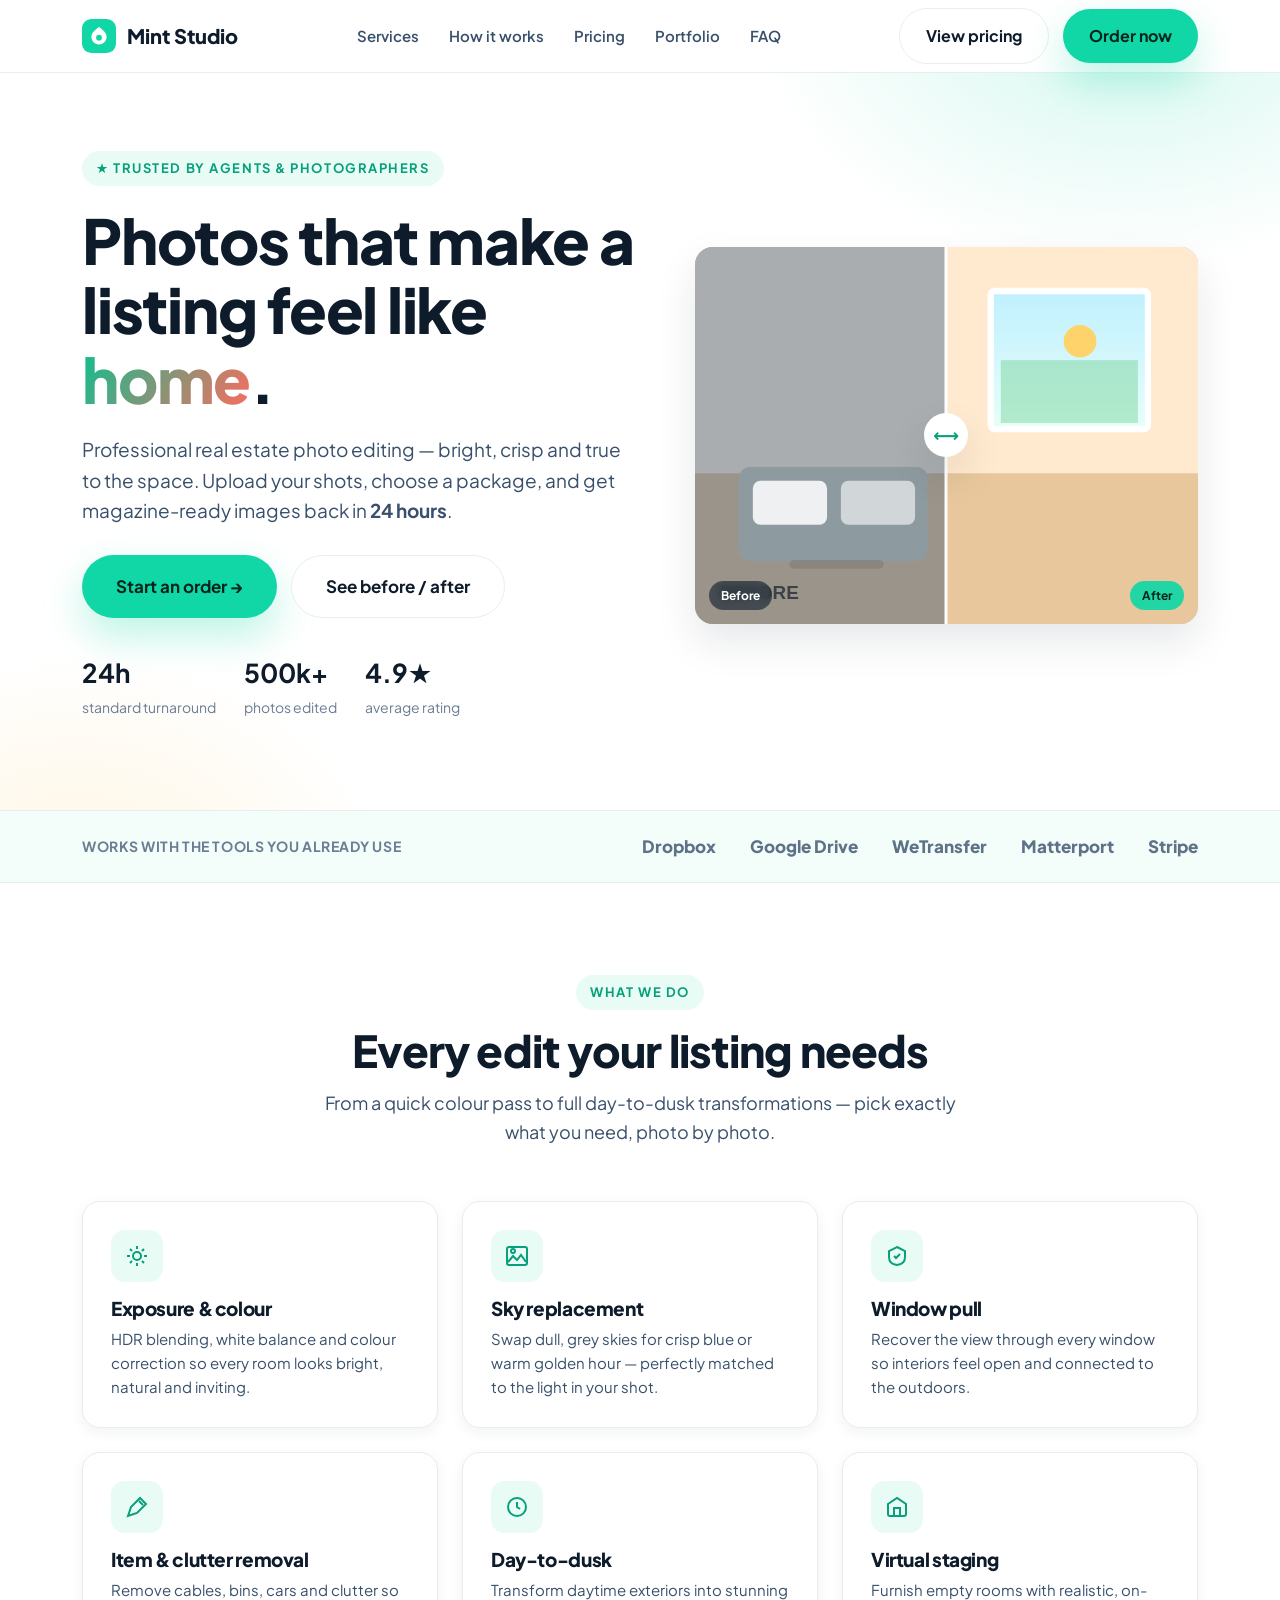
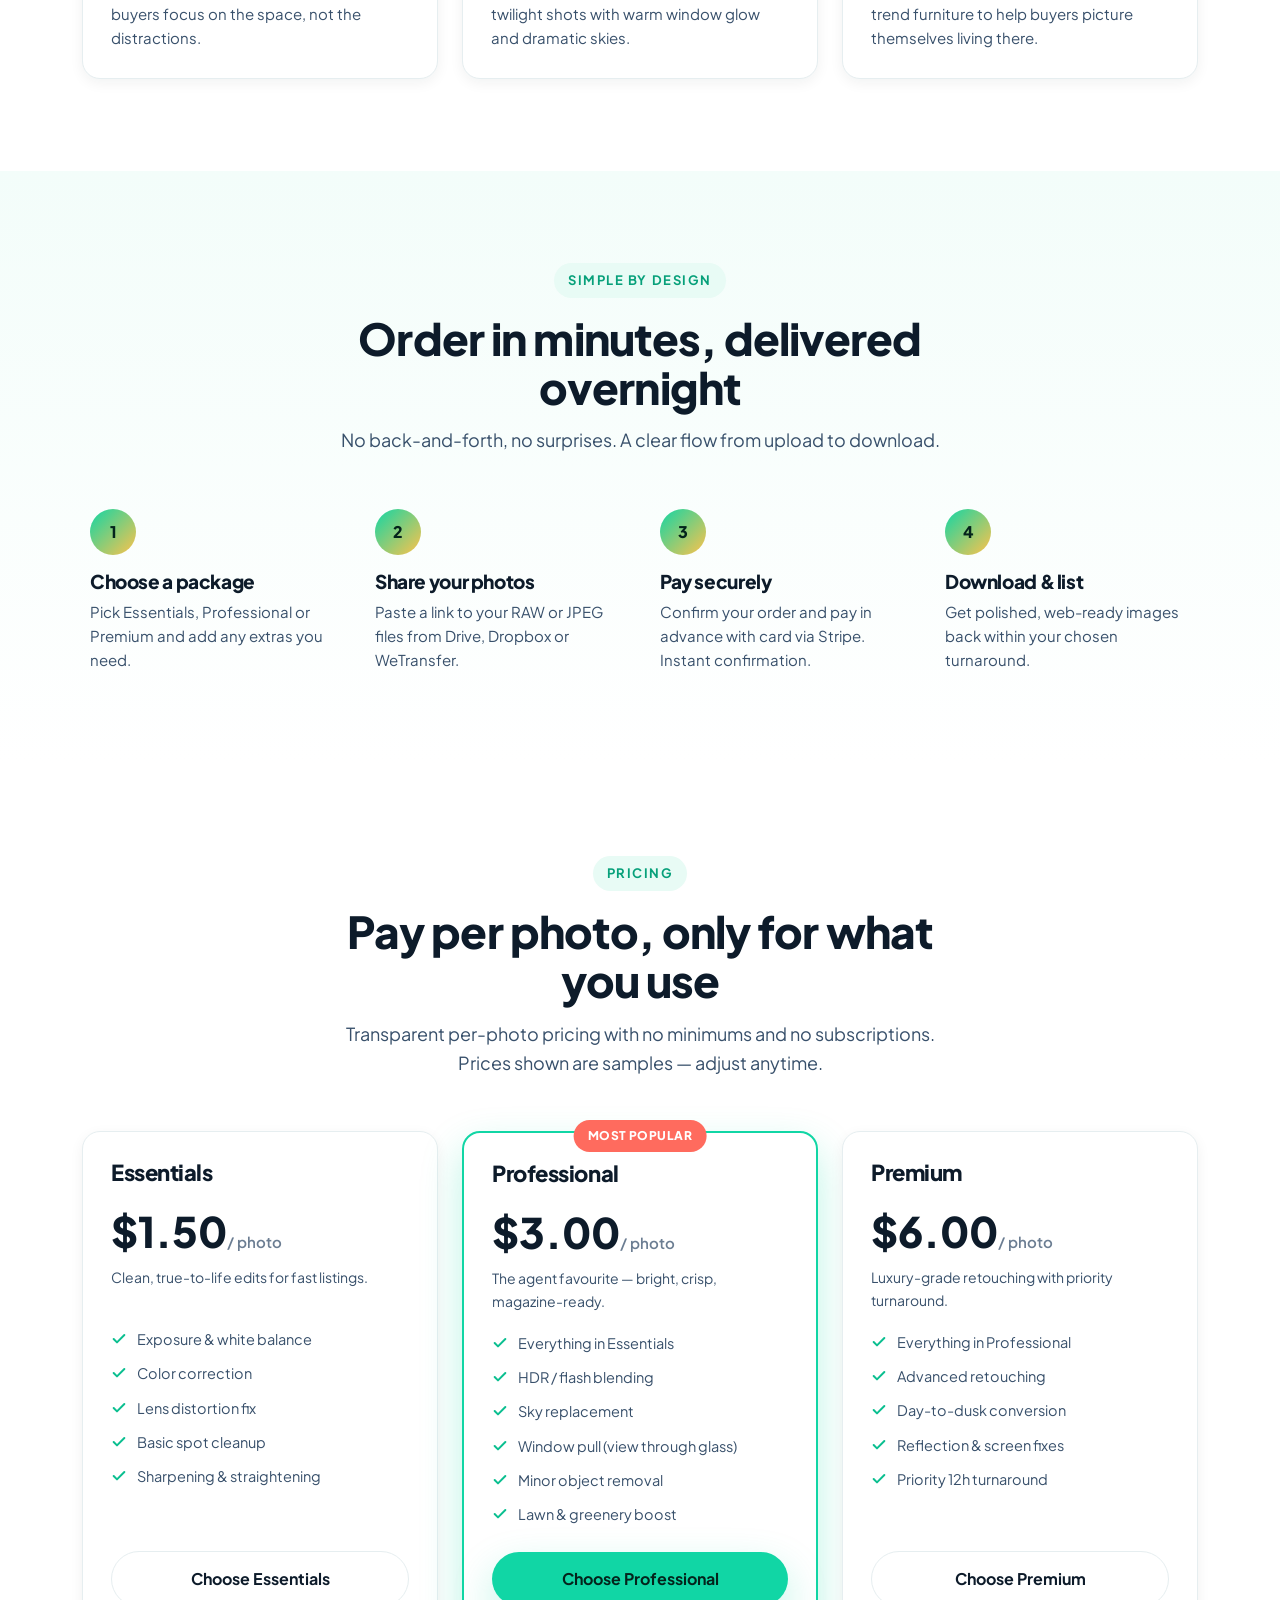
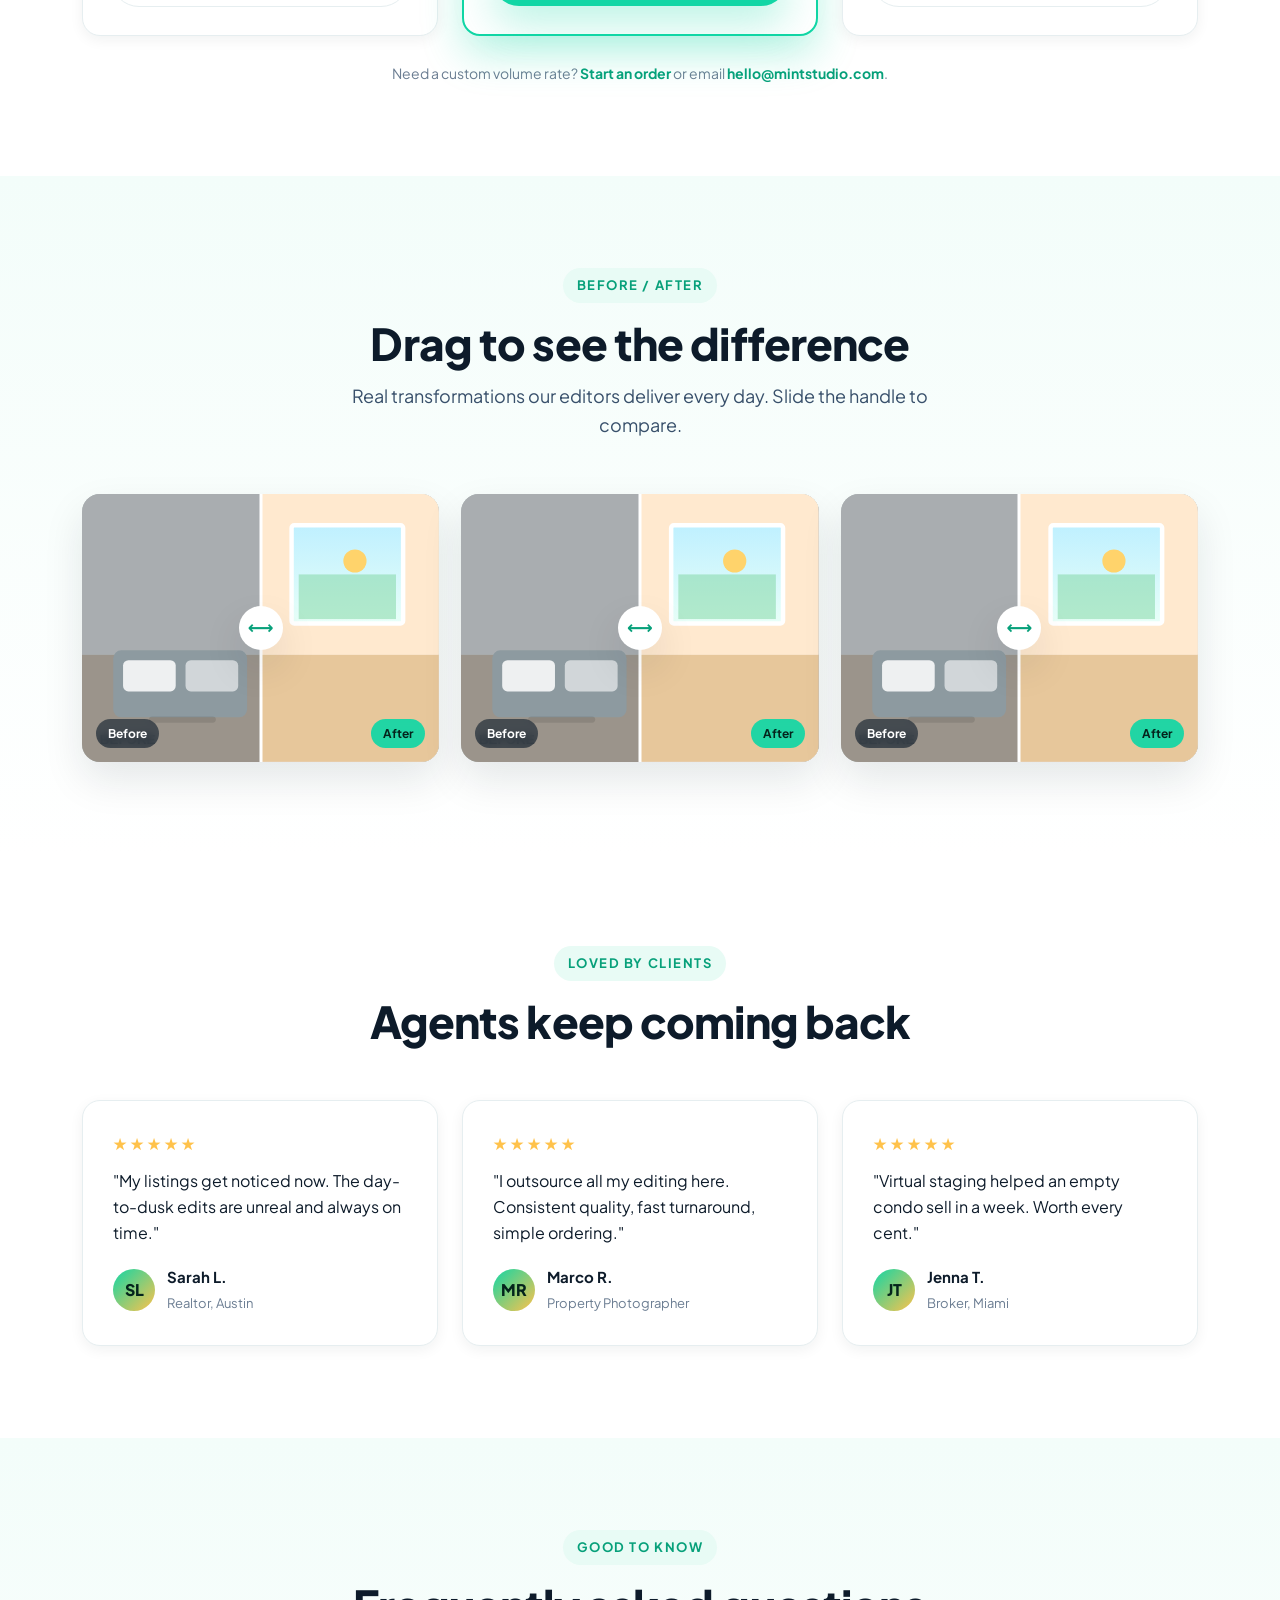
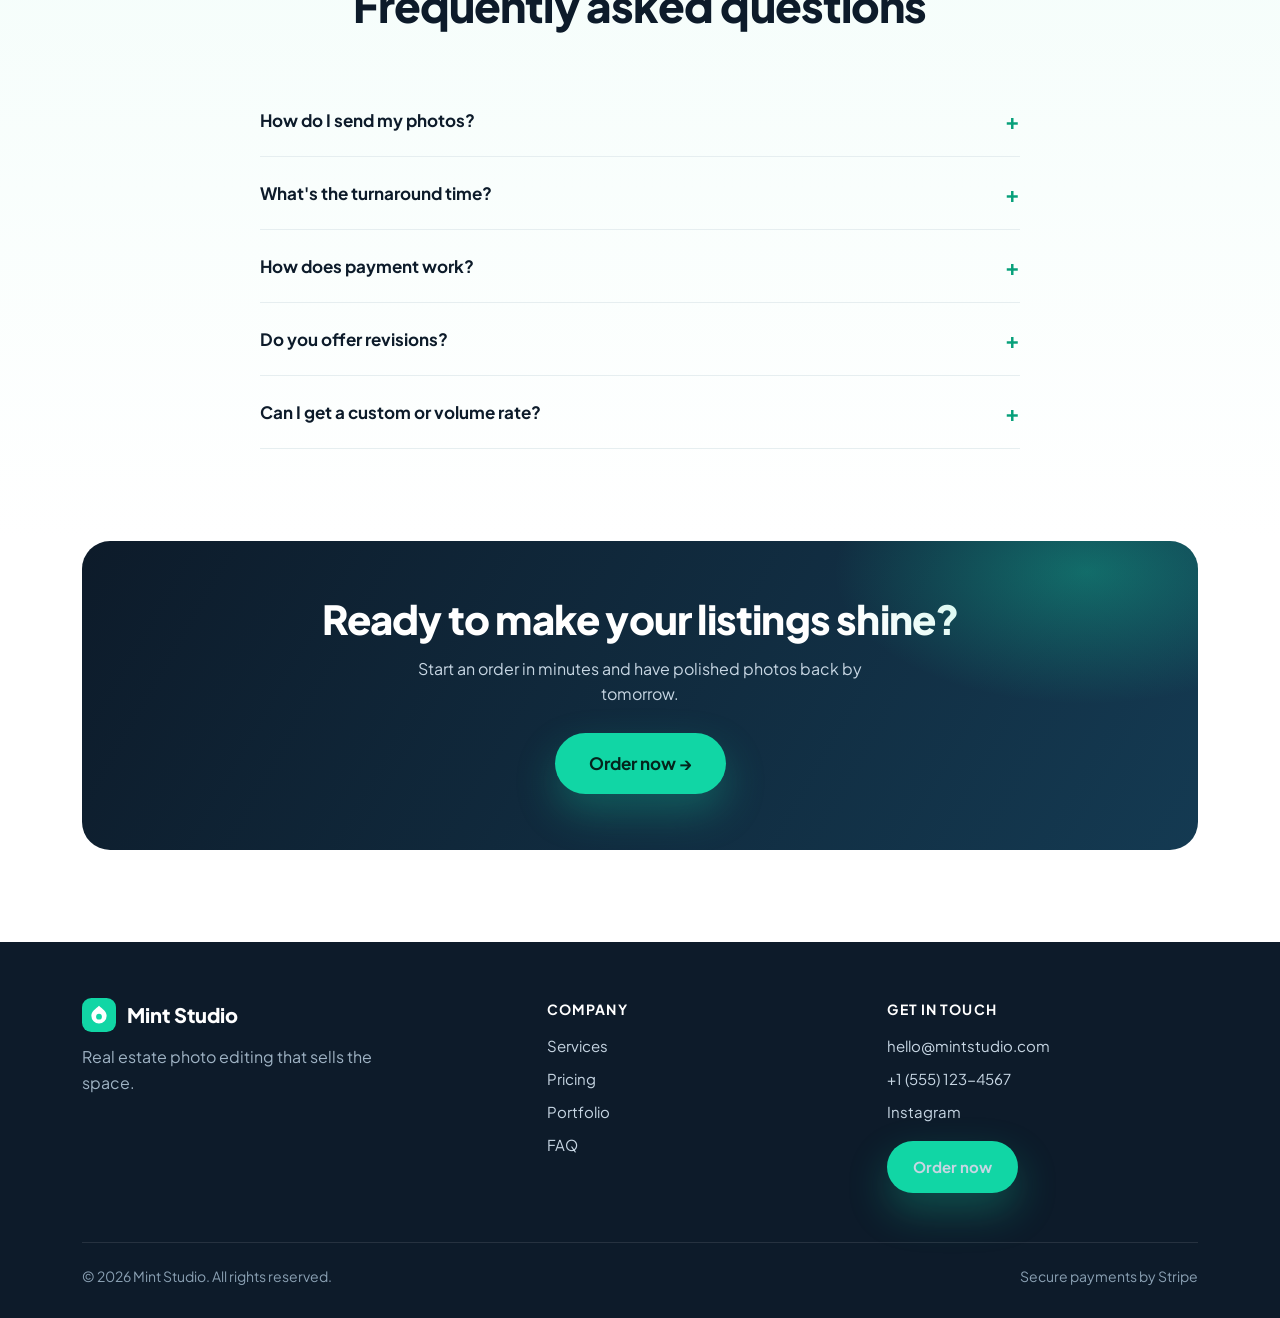
==== index.html @ 587a28d1 "Add landing page" ====
<!DOCTYPE html>
<html lang="en">
<head>
<meta charset="UTF-8">
<meta name="viewport" content="width=device-width, initial-scale=1.0">
<title>Mint Studio — Real Estate Photo Editing</title>
<meta name="description" content="Fast, bright, magazine-ready real estate photo editing. Day-to-dusk, sky replacement, virtual staging and more. Order online and pay securely.">
<link rel="preconnect" href="https://fonts.googleapis.com">
<link rel="preconnect" href="https://fonts.gstatic.com" crossorigin>
<link href="https://fonts.googleapis.com/css2?family=Plus+Jakarta+Sans:wght@500;600;700;800&display=swap" rel="stylesheet">
<link rel="stylesheet" href="css/style.css">
<link rel="icon" href="assets/favicon.svg">
</head>
<body>

<header class="site-header">
  <div class="container nav">
    <a class="brand" href="index.html">
      <svg class="logo-mark" viewBox="0 0 40 40" fill="none" xmlns="http://www.w3.org/2000/svg" aria-hidden="true">
        <rect width="40" height="40" rx="11" fill="#11d6a5"/>
        <path d="M20 9c-4 4-9 6-9 12a9 9 0 1 0 18 0c0-6-5-8-9-12z" fill="#fff"/>
        <circle cx="20" cy="22" r="3.4" fill="#11d6a5"/>
      </svg>
      <span data-mint="name">Mint Studio</span>
    </a>
    <nav class="nav-links">
      <a href="#services">Services</a>
      <a href="#how">How it works</a>
      <a href="#pricing">Pricing</a>
      <a href="#work">Portfolio</a>
      <a href="#faq">FAQ</a>
    </nav>
    <div class="nav-cta">
      <a class="btn btn-ghost" href="#pricing">View pricing</a>
      <a class="btn btn-primary" href="order.html">Order now</a>
      <button class="nav-toggle" aria-label="Menu"><span></span><span></span><span></span></button>
    </div>
  </div>
</header>

<section class="hero">
  <div class="container hero-grid">
    <div class="reveal in">
      <span class="eyebrow">★ Trusted by agents &amp; photographers</span>
      <h1>Photos that make a listing feel like <span class="text-gradient">home</span>.</h1>
      <p class="lead">Professional real estate photo editing — bright, crisp and true to the space. Upload your shots, choose a package, and get magazine-ready images back in <strong data-mint="turnaround">24 hours</strong>.</p>
      <div class="hero-actions">
        <a class="btn btn-primary btn-lg" href="order.html">Start an order →</a>
        <a class="btn btn-ghost btn-lg" href="#work">See before / after</a>
      </div>
      <div class="hero-trust">
        <div class="stat"><strong>24h</strong><span>standard turnaround</span></div>
        <div class="stat"><strong>500k+</strong><span>photos edited</span></div>
        <div class="stat"><strong>4.9★</strong><span>average rating</span></div>
      </div>
    </div>
    <div class="reveal in">
      <div class="ba" data-i="0" aria-label="Before and after comparison"></div>
    </div>
  </div>
</section>

<div class="trustbar">
  <div class="container">
    <p>WORKS WITH THE TOOLS YOU ALREADY USE</p>
    <div class="logos"><span>Dropbox</span><span>Google&nbsp;Drive</span><span>WeTransfer</span><span>Matterport</span><span>Stripe</span></div>
  </div>
</div>

<section class="section" id="services">
  <div class="container">
    <div class="section-head reveal">
      <span class="eyebrow">What we do</span>
      <h2>Every edit your listing needs</h2>
      <p>From a quick colour pass to full day-to-dusk transformations — pick exactly what you need, photo by photo.</p>
    </div>
    <div class="grid grid-3">
      <div class="card service reveal"><div class="ico"><svg width="24" height="24" viewBox="0 0 24 24" fill="none" stroke="currentColor" stroke-width="2"><circle cx="12" cy="12" r="4"/><path d="M12 2v3M12 19v3M2 12h3M19 12h3M5 5l2 2M17 17l2 2M19 5l-2 2M7 17l-2 2"/></svg></div><h3>Exposure &amp; colour</h3><p>HDR blending, white balance and colour correction so every room looks bright, natural and inviting.</p></div>
      <div class="card service reveal"><div class="ico"><svg width="24" height="24" viewBox="0 0 24 24" fill="none" stroke="currentColor" stroke-width="2"><path d="M3 18l5-6 4 4 4-5 5 7"/><circle cx="8" cy="7" r="2"/><rect x="2" y="3" width="20" height="18" rx="2"/></svg></div><h3>Sky replacement</h3><p>Swap dull, grey skies for crisp blue or warm golden hour — perfectly matched to the light in your shot.</p></div>
      <div class="card service reveal"><div class="ico"><svg width="24" height="24" viewBox="0 0 24 24" fill="none" stroke="currentColor" stroke-width="2"><path d="M12 3l8 4v6c0 5-3.5 7.5-8 8-4.5-.5-8-3-8-8V7z"/><path d="M9 12l2 2 4-4"/></svg></div><h3>Window pull</h3><p>Recover the view through every window so interiors feel open and connected to the outdoors.</p></div>
      <div class="card service reveal"><div class="ico"><svg width="24" height="24" viewBox="0 0 24 24" fill="none" stroke="currentColor" stroke-width="2"><path d="M3 21l3-9 9-9 6 6-9 9z"/><path d="M14 6l4 4"/></svg></div><h3>Item &amp; clutter removal</h3><p>Remove cables, bins, cars and clutter so buyers focus on the space, not the distractions.</p></div>
      <div class="card service reveal"><div class="ico"><svg width="24" height="24" viewBox="0 0 24 24" fill="none" stroke="currentColor" stroke-width="2"><circle cx="12" cy="12" r="9"/><path d="M12 7v5l3 2"/></svg></div><h3>Day-to-dusk</h3><p>Transform daytime exteriors into stunning twilight shots with warm window glow and dramatic skies.</p></div>
      <div class="card service reveal"><div class="ico"><svg width="24" height="24" viewBox="0 0 24 24" fill="none" stroke="currentColor" stroke-width="2"><path d="M3 9l9-6 9 6v10a2 2 0 0 1-2 2H5a2 2 0 0 1-2-2z"/><rect x="9" y="13" width="6" height="8"/></svg></div><h3>Virtual staging</h3><p>Furnish empty rooms with realistic, on-trend furniture to help buyers picture themselves living there.</p></div>
    </div>
  </div>
</section>

<section class="section section--tint" id="how">
  <div class="container">
    <div class="section-head reveal">
      <span class="eyebrow">Simple by design</span>
      <h2>Order in minutes, delivered overnight</h2>
      <p>No back-and-forth, no surprises. A clear flow from upload to download.</p>
    </div>
    <div class="grid grid-4 steps">
      <div class="step reveal"><div class="num">1</div><h3>Choose a package</h3><p>Pick Essentials, Professional or Premium and add any extras you need.</p></div>
      <div class="step reveal"><div class="num">2</div><h3>Share your photos</h3><p>Paste a link to your RAW or JPEG files from Drive, Dropbox or WeTransfer.</p></div>
      <div class="step reveal"><div class="num">3</div><h3>Pay securely</h3><p>Confirm your order and pay in advance with card via Stripe. Instant confirmation.</p></div>
      <div class="step reveal"><div class="num">4</div><h3>Download &amp; list</h3><p>Get polished, web-ready images back within your chosen turnaround.</p></div>
    </div>
  </div>
</section>

<section class="section" id="pricing">
  <div class="container">
    <div class="section-head reveal">
      <span class="eyebrow">Pricing</span>
      <h2>Pay per photo, only for what you use</h2>
      <p>Transparent per-photo pricing with no minimums and no subscriptions. Prices shown are samples — adjust anytime.</p>
    </div>
    <div class="pricing-grid" id="pricing-grid"></div>
    <p style="text-align:center;color:var(--muted);margin-top:26px;font-size:14px">Need a custom volume rate? <a href="order.html" style="color:var(--mint-700);font-weight:700">Start an order</a> or email <a data-mint="email" href="#" style="color:var(--mint-700);font-weight:700">us</a>.</p>
  </div>
</section>

<section class="section section--tint" id="work">
  <div class="container">
    <div class="section-head reveal">
      <span class="eyebrow">Before / after</span>
      <h2>Drag to see the difference</h2>
      <p>Real transformations our editors deliver every day. Slide the handle to compare.</p>
    </div>
    <div class="portfolio-grid">
      <div class="reveal"><div class="ba" data-i="0"></div></div>
      <div class="reveal"><div class="ba" data-i="1"></div></div>
      <div class="reveal"><div class="ba" data-i="2"></div></div>
    </div>
  </div>
</section>

<section class="section">
  <div class="container">
    <div class="section-head reveal">
      <span class="eyebrow">Loved by clients</span>
      <h2>Agents keep coming back</h2>
    </div>
    <div class="grid grid-3">
      <div class="quote reveal"><div class="stars">★★★★★</div><p>"My listings get noticed now. The day-to-dusk edits are unreal and always on time."</p><div class="who"><div class="av">SL</div><div><b>Sarah L.</b><span>Realtor, Austin</span></div></div></div>
      <div class="quote reveal"><div class="stars">★★★★★</div><p>"I outsource all my editing here. Consistent quality, fast turnaround, simple ordering."</p><div class="who"><div class="av">MR</div><div><b>Marco R.</b><span>Property Photographer</span></div></div></div>
      <div class="quote reveal"><div class="stars">★★★★★</div><p>"Virtual staging helped an empty condo sell in a week. Worth every cent."</p><div class="who"><div class="av">JT</div><div><b>Jenna T.</b><span>Broker, Miami</span></div></div></div>
    </div>
  </div>
</section>

<section class="section section--tint" id="faq">
  <div class="container">
    <div class="section-head reveal">
      <span class="eyebrow">Good to know</span>
      <h2>Frequently asked questions</h2>
    </div>
    <div class="faq reveal">
      <div class="faq-item"><button class="faq-q">How do I send my photos? <span class="pm">+</span></button><div class="faq-a"><p>After you place your order, paste a shared link to your files (Google Drive, Dropbox or WeTransfer) in the order form. We support RAW and JPEG, including bracketed/HDR sets.</p></div></div>
      <div class="faq-item"><button class="faq-q">What's the turnaround time? <span class="pm">+</span></button><div class="faq-a"><p>Standard delivery is within <strong data-mint="turnaround">24 hours</strong>. Need it faster? Add the Rush option at checkout for priority 12-hour delivery.</p></div></div>
      <div class="faq-item"><button class="faq-q">How does payment work? <span class="pm">+</span></button><div class="faq-a"><p>You pay in advance by card through Stripe — secure, encrypted and instant. You'll get an email confirmation as soon as the payment goes through.</p></div></div>
      <div class="faq-item"><button class="faq-q">Do you offer revisions? <span class="pm">+</span></button><div class="faq-a"><p>Yes. If something isn't quite right, reply to your delivery email and we'll revise it free of charge.</p></div></div>
      <div class="faq-item"><button class="faq-q">Can I get a custom or volume rate? <span class="pm">+</span></button><div class="faq-a"><p>Absolutely. For high volumes or recurring work, email <a data-mint="email" href="#" style="color:var(--mint-700);font-weight:700">us</a> and we'll set up a custom rate.</p></div></div>
    </div>
  </div>
</section>

<section class="section" style="padding-top:0">
  <div class="container">
    <div class="cta-band reveal">
      <h2>Ready to make your listings shine?</h2>
      <p>Start an order in minutes and have polished photos back by tomorrow.</p>
      <a class="btn btn-primary btn-lg" href="order.html">Order now →</a>
    </div>
  </div>
</section>

<footer class="site-footer">
  <div class="container">
    <div class="footer-grid">
      <div>
        <div class="brand">
          <svg class="logo-mark" viewBox="0 0 40 40" fill="none" xmlns="http://www.w3.org/2000/svg" aria-hidden="true"><rect width="40" height="40" rx="11" fill="#11d6a5"/><path d="M20 9c-4 4-9 6-9 12a9 9 0 1 0 18 0c0-6-5-8-9-12z" fill="#fff"/><circle cx="20" cy="22" r="3.4" fill="#11d6a5"/></svg>
          <span data-mint="name">Mint Studio</span>
        </div>
        <p style="max-width:320px;color:#9fb3c4" data-mint="tagline">Real estate photo editing that sells the space.</p>
      </div>
      <div>
        <h4>Company</h4>
        <a href="#services">Services</a><a href="#pricing">Pricing</a><a href="#work">Portfolio</a><a href="#faq">FAQ</a>
      </div>
      <div>
        <h4>Get in touch</h4>
        <a data-mint="email" href="#">hello@mintstudio.com</a>
        <a data-mint="phone" href="#">+1 (555) 123-4567</a>
        <a data-mint-ig href="#">Instagram</a>
        <a class="btn btn-primary" style="margin-top:8px;display:inline-flex" href="order.html">Order now</a>
      </div>
    </div>
    <div class="footer-bottom">
      <span>© <span data-mint="year">2026</span> <span data-mint="name">Mint Studio</span>. All rights reserved.</span>
      <span>Secure payments by Stripe</span>
    </div>
  </div>
</footer>

<script src="js/config.js"></script>
<script src="js/main.js"></script>
</body>
</html>
---- css/style.css ----
/* =============================================================
   MINT STUDIO — STYLES
   Bright, energetic, mint-forward.
   ============================================================= */

:root {
  --mint: #11d6a5;
  --mint-600: #0bbf90;
  --mint-700: #07a07a;
  --mint-tint: #e8fbf5;
  --mint-tint-2: #f3fdfa;
  --coral: #ff6b5e;
  --coral-600: #f4513f;
  --sun: #ffc24b;
  --ink: #0d1b2a;
  --ink-soft: #38506b;
  --muted: #6b7d92;
  --line: #e6eef0;
  --white: #ffffff;
  --bg: #ffffff;
  --radius: 18px;
  --radius-sm: 12px;
  --shadow-sm: 0 4px 14px rgba(13, 27, 42, 0.06);
  --shadow: 0 18px 40px rgba(13, 27, 42, 0.10);
  --shadow-mint: 0 18px 40px rgba(17, 214, 165, 0.28);
  --maxw: 1160px;
  --font: "Plus Jakarta Sans", "Segoe UI", system-ui, -apple-system, sans-serif;
}

* { box-sizing: border-box; margin: 0; padding: 0; }
html { scroll-behavior: smooth; }
body {
  font-family: var(--font);
  color: var(--ink);
  background: var(--bg);
  line-height: 1.6;
  -webkit-font-smoothing: antialiased;
  overflow-x: hidden;
}
img { max-width: 100%; display: block; }
a { color: inherit; text-decoration: none; }

.container { width: 100%; max-width: var(--maxw); margin: 0 auto; padding: 0 22px; }
.section { padding: 92px 0; }
.section--tint { background: linear-gradient(180deg, var(--mint-tint-2), #ffffff); }

/* ---------- Typography ---------- */
h1, h2, h3 { line-height: 1.12; letter-spacing: -0.02em; font-weight: 800; }
.eyebrow {
  display: inline-flex; align-items: center; gap: 8px;
  font-size: 13px; font-weight: 700; letter-spacing: 0.12em;
  text-transform: uppercase; color: var(--mint-700);
  background: var(--mint-tint); padding: 7px 14px; border-radius: 999px;
}
.section-head { max-width: 640px; margin: 0 auto 54px; text-align: center; }
.section-head h2 { font-size: clamp(28px, 4vw, 44px); margin: 16px 0 14px; }
.section-head p { color: var(--ink-soft); font-size: 18px; }
.text-gradient {
  background: linear-gradient(120deg, var(--mint-600), var(--coral));
  -webkit-background-clip: text; background-clip: text; color: transparent;
}

/* ---------- Buttons ---------- */
.btn {
  display: inline-flex; align-items: center; justify-content: center; gap: 10px;
  font-family: inherit; font-weight: 700; font-size: 16px; cursor: pointer;
  padding: 14px 26px; border-radius: 999px; border: 0;
  transition: transform .18s ease, box-shadow .18s ease, background .18s ease;
  white-space: nowrap;
}
.btn:active { transform: translateY(1px); }
.btn-primary { background: var(--mint); color: #04241c; box-shadow: var(--shadow-mint); }
.btn-primary:hover { background: var(--mint-600); transform: translateY(-2px); }
.btn-coral { background: var(--coral); color: #fff; box-shadow: 0 16px 34px rgba(255,107,94,.28); }
.btn-coral:hover { background: var(--coral-600); transform: translateY(-2px); }
.btn-ghost { background: #fff; color: var(--ink); border: 1.5px solid var(--line); }
.btn-ghost:hover { border-color: var(--mint); color: var(--mint-700); }
.btn-lg { padding: 17px 34px; font-size: 17px; }
.btn-block { width: 100%; }

/* ---------- Header / Nav ---------- */
.site-header {
  position: sticky; top: 0; z-index: 50;
  background: rgba(255,255,255,0.82); backdrop-filter: blur(12px);
  border-bottom: 1px solid var(--line);
}
.nav { display: flex; align-items: center; justify-content: space-between; height: 72px; }
.brand { display: flex; align-items: center; gap: 11px; font-weight: 800; font-size: 20px; }
.brand .logo-mark { width: 34px; height: 34px; }
.nav-links { display: flex; align-items: center; gap: 30px; }
.nav-links a { color: var(--ink-soft); font-weight: 600; font-size: 15px; }
.nav-links a:hover { color: var(--mint-700); }
.nav-cta { display: flex; align-items: center; gap: 14px; }
.nav-toggle { display: none; background: none; border: 0; cursor: pointer; padding: 6px; }
.nav-toggle span { display: block; width: 24px; height: 2.5px; background: var(--ink); margin: 5px 0; border-radius: 2px; transition: .25s; }

/* ---------- Hero ---------- */
.hero { position: relative; padding: 78px 0 90px; overflow: hidden; }
.hero::before {
  content: ""; position: absolute; inset: 0; z-index: -1;
  background:
    radial-gradient(620px 420px at 88% -8%, rgba(17,214,165,.18), transparent 60%),
    radial-gradient(520px 380px at 6% 110%, rgba(255,194,75,.16), transparent 60%);
}
.hero-grid { display: grid; grid-template-columns: 1.05fr 0.95fr; gap: 56px; align-items: center; }
.hero h1 { font-size: clamp(36px, 5.4vw, 62px); margin: 20px 0; }
.hero p.lead { font-size: 19px; color: var(--ink-soft); max-width: 540px; margin-bottom: 30px; }
.hero-actions { display: flex; gap: 14px; flex-wrap: wrap; }
.hero-trust { display: flex; gap: 28px; margin-top: 34px; flex-wrap: wrap; }
.hero-trust .stat strong { display: block; font-size: 26px; }
.hero-trust .stat span { font-size: 14px; color: var(--muted); }

/* Before/After visual */
.ba {
  position: relative; border-radius: var(--radius); overflow: hidden;
  box-shadow: var(--shadow); aspect-ratio: 4 / 3; background: #cfe9e2;
  user-select: none; touch-action: none;
}
.ba img, .ba .ba-pane { position: absolute; inset: 0; width: 100%; height: 100%; object-fit: cover; }
.ba .ba-after { clip-path: inset(0 0 0 50%); }
.ba-tag {
  position: absolute; bottom: 14px; padding: 5px 12px; border-radius: 999px;
  font-size: 12px; font-weight: 700; color: #fff; background: rgba(13,27,42,.6); backdrop-filter: blur(4px);
}
.ba-tag.before { left: 14px; } .ba-tag.after { right: 14px; background: rgba(17,214,165,.92); color:#04241c; }
.ba-divider { position: absolute; top: 0; bottom: 0; left: 50%; width: 3px; background: #fff; transform: translateX(-1.5px); }
.ba-handle {
  position: absolute; top: 50%; left: 50%; width: 44px; height: 44px; transform: translate(-50%,-50%);
  background: #fff; border-radius: 50%; box-shadow: var(--shadow); display: grid; place-items: center; cursor: ew-resize;
}
.ba-handle::before { content: "⟷"; font-size: 18px; color: var(--mint-700); font-weight: 800; }

/* ---------- Logos / trust strip ---------- */
.trustbar { border-top: 1px solid var(--line); border-bottom: 1px solid var(--line); background: var(--mint-tint-2); }
.trustbar .container { display: flex; align-items: center; justify-content: space-between; gap: 24px; padding-top: 22px; padding-bottom: 22px; flex-wrap: wrap; }
.trustbar p { font-weight: 700; color: var(--muted); font-size: 14px; letter-spacing: .04em; }
.trustbar .logos { display: flex; gap: 34px; flex-wrap: wrap; opacity: .8; }
.trustbar .logos span { font-weight: 800; color: var(--ink-soft); font-size: 17px; }

/* ---------- Services grid ---------- */
.grid { display: grid; gap: 24px; }
.grid-3 { grid-template-columns: repeat(3, 1fr); }
.grid-4 { grid-template-columns: repeat(4, 1fr); }
.card {
  background: #fff; border: 1px solid var(--line); border-radius: var(--radius);
  padding: 28px; box-shadow: var(--shadow-sm); transition: transform .2s ease, box-shadow .2s ease, border-color .2s;
}
.card:hover { transform: translateY(-5px); box-shadow: var(--shadow); border-color: #d6efe7; }
.service .ico {
  width: 52px; height: 52px; border-radius: 14px; display: grid; place-items: center;
  background: var(--mint-tint); color: var(--mint-700); margin-bottom: 16px;
}
.service h3 { font-size: 19px; margin-bottom: 8px; }
.service p { color: var(--ink-soft); font-size: 15px; }

/* ---------- Steps ---------- */
.steps { counter-reset: step; }
.step { position: relative; padding-left: 8px; }
.step .num {
  width: 46px; height: 46px; border-radius: 50%; display: grid; place-items: center;
  font-weight: 800; color: #04241c; background: linear-gradient(135deg, var(--mint), var(--sun)); margin-bottom: 16px;
}
.step h3 { font-size: 19px; margin-bottom: 8px; }
.step p { color: var(--ink-soft); font-size: 15px; }

/* ---------- Pricing ---------- */
.pricing-grid { display: grid; grid-template-columns: repeat(3,1fr); gap: 24px; align-items: stretch; }
.price-card { display: flex; flex-direction: column; position: relative; }
.price-card.popular { border: 2px solid var(--mint); box-shadow: var(--shadow-mint); }
.price-card .badge {
  position: absolute; top: -13px; left: 50%; transform: translateX(-50%);
  background: var(--coral); color: #fff; font-size: 12px; font-weight: 800; letter-spacing: .04em;
  padding: 6px 14px; border-radius: 999px; text-transform: uppercase;
}
.price-card h3 { font-size: 22px; }
.price-card .price { font-size: 42px; font-weight: 800; margin: 12px 0 2px; }
.price-card .price span { font-size: 15px; font-weight: 600; color: var(--muted); }
.price-card .blurb { color: var(--ink-soft); font-size: 14px; min-height: 42px; }
.price-card ul { list-style: none; margin: 20px 0 26px; display: grid; gap: 11px; }
.price-card li { display: flex; gap: 10px; font-size: 14.5px; color: var(--ink-soft); }
.price-card li svg { flex: 0 0 auto; margin-top: 3px; color: var(--mint-600); }
.price-card .btn { margin-top: auto; }

/* ---------- Portfolio ---------- */
.portfolio-grid { display: grid; grid-template-columns: repeat(3,1fr); gap: 22px; }

/* ---------- Testimonials ---------- */
.quote { background: #fff; border: 1px solid var(--line); border-radius: var(--radius); padding: 30px; box-shadow: var(--shadow-sm); }
.quote .stars { color: var(--sun); letter-spacing: 3px; margin-bottom: 12px; }
.quote p { font-size: 16px; color: var(--ink); }
.quote .who { display: flex; align-items: center; gap: 12px; margin-top: 20px; }
.quote .who .av { width: 42px; height: 42px; border-radius: 50%; background: linear-gradient(135deg, var(--mint), var(--sun)); display:grid; place-items:center; font-weight:800; color:#04241c; }
.quote .who b { display: block; font-size: 15px; }
.quote .who span { font-size: 13px; color: var(--muted); }

/* ---------- FAQ ---------- */
.faq { max-width: 760px; margin: 0 auto; }
.faq-item { border-bottom: 1px solid var(--line); }
.faq-q { width: 100%; text-align: left; background: none; border: 0; cursor: pointer;
  padding: 22px 0; font-size: 17px; font-weight: 700; color: var(--ink); display: flex; justify-content: space-between; gap: 16px; align-items: center; font-family: inherit; }
.faq-q .pm { flex: 0 0 auto; color: var(--mint-700); transition: transform .25s; font-size: 22px; }
.faq-item.open .pm { transform: rotate(45deg); }
.faq-a { max-height: 0; overflow: hidden; transition: max-height .3s ease; color: var(--ink-soft); }
.faq-a p { padding: 0 0 22px; }

/* ---------- CTA band ---------- */
.cta-band { background: linear-gradient(120deg, var(--ink), #143a52); color: #fff; border-radius: 28px; padding: 56px; text-align: center; position: relative; overflow: hidden; }
.cta-band::after { content:""; position:absolute; inset:0; background: radial-gradient(420px 220px at 90% 10%, rgba(17,214,165,.35), transparent 60%); }
.cta-band h2 { font-size: clamp(28px,4vw,40px); position: relative; }
.cta-band p { color: #c7d6e3; margin: 14px auto 26px; max-width: 520px; position: relative; }
.cta-band .btn { position: relative; }

/* ---------- Footer ---------- */
.site-footer { background: var(--ink); color: #c7d6e3; padding: 56px 0 30px; }
.footer-grid { display: grid; grid-template-columns: 1.4fr 1fr 1fr; gap: 30px; }
.site-footer .brand { color: #fff; margin-bottom: 12px; }
.site-footer h4 { color: #fff; font-size: 14px; letter-spacing: .08em; text-transform: uppercase; margin-bottom: 14px; }
.site-footer a { color: #c7d6e3; display: block; margin-bottom: 9px; font-size: 15px; }
.site-footer a:hover { color: var(--mint); }
.footer-bottom { border-top: 1px solid rgba(255,255,255,.1); margin-top: 40px; padding-top: 22px; display: flex; justify-content: space-between; gap: 14px; flex-wrap: wrap; font-size: 14px; color: #8aa0b3; }

/* =============================================================
   ORDER PAGE
   ============================================================= */
.order-wrap { display: grid; grid-template-columns: 1fr 380px; gap: 34px; align-items: start; }
.order-form .field { margin-bottom: 20px; }
.order-form label { display: block; font-weight: 700; font-size: 14.5px; margin-bottom: 8px; }
.order-form .hint { font-weight: 500; color: var(--muted); font-size: 13px; }
.order-form input[type=text],
.order-form input[type=email],
.order-form input[type=tel],
.order-form input[type=number],
.order-form input[type=url],
.order-form select,
.order-form textarea {
  width: 100%; font-family: inherit; font-size: 15px; color: var(--ink);
  padding: 13px 15px; border: 1.5px solid var(--line); border-radius: var(--radius-sm);
  background: #fff; transition: border-color .15s, box-shadow .15s;
}
.order-form input:focus, .order-form select:focus, .order-form textarea:focus {
  outline: 0; border-color: var(--mint); box-shadow: 0 0 0 4px rgba(17,214,165,.14);
}
.order-form textarea { resize: vertical; min-height: 96px; }
.field-row { display: grid; grid-template-columns: 1fr 1fr; gap: 16px; }

.pkg-options { display: grid; gap: 12px; }
.pkg-opt { position: relative; }
.pkg-opt input { position: absolute; opacity: 0; inset: 0; cursor: pointer; }
.pkg-opt .box {
  border: 1.5px solid var(--line); border-radius: var(--radius-sm); padding: 16px 18px;
  display: flex; justify-content: space-between; align-items: center; gap: 14px; transition: .15s; cursor: pointer;
}
.pkg-opt .box b { font-size: 16px; } .pkg-opt .box small { color: var(--muted); display: block; font-weight: 500; }
.pkg-opt .box .p { font-weight: 800; color: var(--mint-700); white-space: nowrap; }
.pkg-opt input:checked + .box { border-color: var(--mint); background: var(--mint-tint-2); box-shadow: 0 0 0 3px rgba(17,214,165,.12); }

.addon-grid { display: grid; grid-template-columns: 1fr 1fr; gap: 12px; }
.addon {
  display: flex; align-items: center; gap: 11px; border: 1.5px solid var(--line);
  border-radius: var(--radius-sm); padding: 13px 15px; cursor: pointer; transition: .15s; font-size: 14.5px;
}
.addon:hover { border-color: #cdeee4; }
.addon input { width: 18px; height: 18px; accent-color: var(--mint-600); cursor: pointer; }
.addon .ap { margin-left: auto; font-weight: 700; color: var(--mint-700); }
.addon.checked { border-color: var(--mint); background: var(--mint-tint-2); }

.check-row { display: flex; align-items: center; gap: 11px; font-size: 14.5px; }
.check-row input { width: 18px; height: 18px; accent-color: var(--coral); }

/* Summary / sticky */
.summary { position: sticky; top: 90px; }
.summary .card { padding: 24px; }
.summary h3 { font-size: 18px; margin-bottom: 4px; }
.summary .sub { color: var(--muted); font-size: 13.5px; margin-bottom: 18px; }
.sum-line { display: flex; justify-content: space-between; gap: 12px; font-size: 14.5px; padding: 9px 0; color: var(--ink-soft); border-bottom: 1px dashed var(--line); }
.sum-line span:last-child { font-weight: 700; color: var(--ink); }
.sum-total { display: flex; justify-content: space-between; align-items: baseline; margin: 18px 0; }
.sum-total .lbl { font-weight: 700; } .sum-total .amt { font-size: 30px; font-weight: 800; }
.summary .note { font-size: 12.5px; color: var(--muted); margin-top: 14px; text-align: center; }
.pay-badges { display: flex; align-items: center; justify-content: center; gap: 8px; margin-top: 14px; color: var(--muted); font-size: 12px; }

.banner {
  border-radius: var(--radius-sm); padding: 13px 16px; font-size: 13.5px; display: flex; gap: 10px;
  background: #fff7e8; border: 1px solid #ffe3ab; color: #8a6400; margin-bottom: 22px;
}
.banner svg { flex: 0 0 auto; margin-top: 2px; }

/* Success page */
.success { text-align: center; max-width: 620px; margin: 0 auto; padding: 90px 0; }
.success .ok { width: 92px; height: 92px; border-radius: 50%; background: var(--mint-tint); display: grid; place-items: center; margin: 0 auto 26px; }
.success h1 { font-size: clamp(30px,4vw,44px); margin-bottom: 14px; }
.success p { color: var(--ink-soft); font-size: 18px; margin-bottom: 12px; }
.success .actions { margin-top: 30px; display: flex; gap: 14px; justify-content: center; flex-wrap: wrap; }

/* page hero (subpages) */
.page-hero { padding: 56px 0 18px; }
.page-hero h1 { font-size: clamp(30px,4.4vw,48px); margin: 14px 0 10px; }
.page-hero p { color: var(--ink-soft); font-size: 18px; max-width: 560px; }

/* ---------- Reveal animation ---------- */
.reveal { opacity: 0; transform: translateY(24px); transition: opacity .6s ease, transform .6s ease; }
.reveal.in { opacity: 1; transform: none; }

/* ---------- Responsive ---------- */
@media (max-width: 980px) {
  .hero-grid { grid-template-columns: 1fr; gap: 40px; }
  .order-wrap { grid-template-columns: 1fr; }
  .summary { position: static; }
  .grid-4 { grid-template-columns: repeat(2,1fr); }
}
@media (max-width: 860px) {
  .nav-links, .nav-cta .btn-ghost { display: none; }
  .nav-toggle { display: block; }
  .nav.open .nav-links {
    display: flex; flex-direction: column; position: absolute; top: 72px; left: 0; right: 0;
    background: #fff; padding: 18px 22px; gap: 6px; border-bottom: 1px solid var(--line); box-shadow: var(--shadow);
  }
  .nav.open .nav-links a { padding: 10px 0; }
  .grid-3, .pricing-grid, .portfolio-grid { grid-template-columns: 1fr; }
  .footer-grid { grid-template-columns: 1fr; }
  .section { padding: 64px 0; }
  .cta-band { padding: 40px 24px; }
}
@media (max-width: 520px) {
  .grid-4, .addon-grid, .field-row { grid-template-columns: 1fr; }
  .hero-trust { gap: 18px; }
}
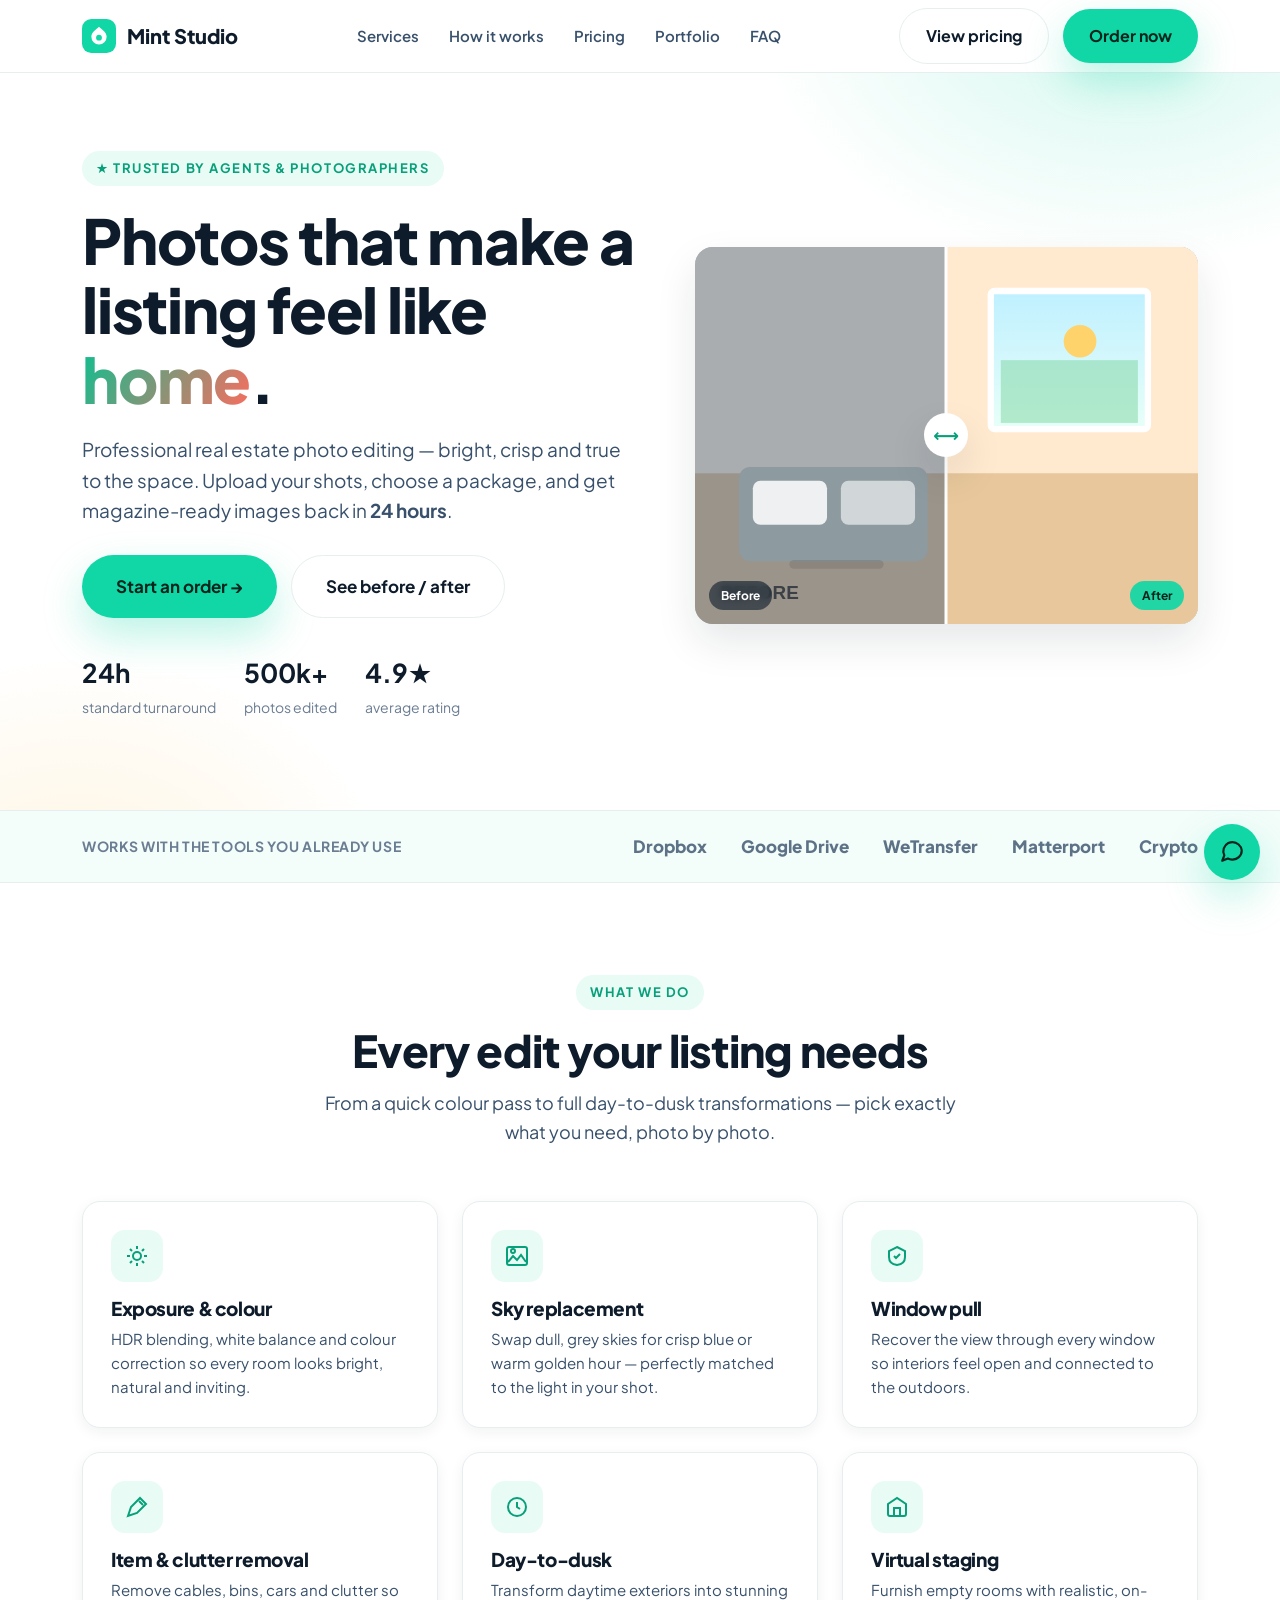
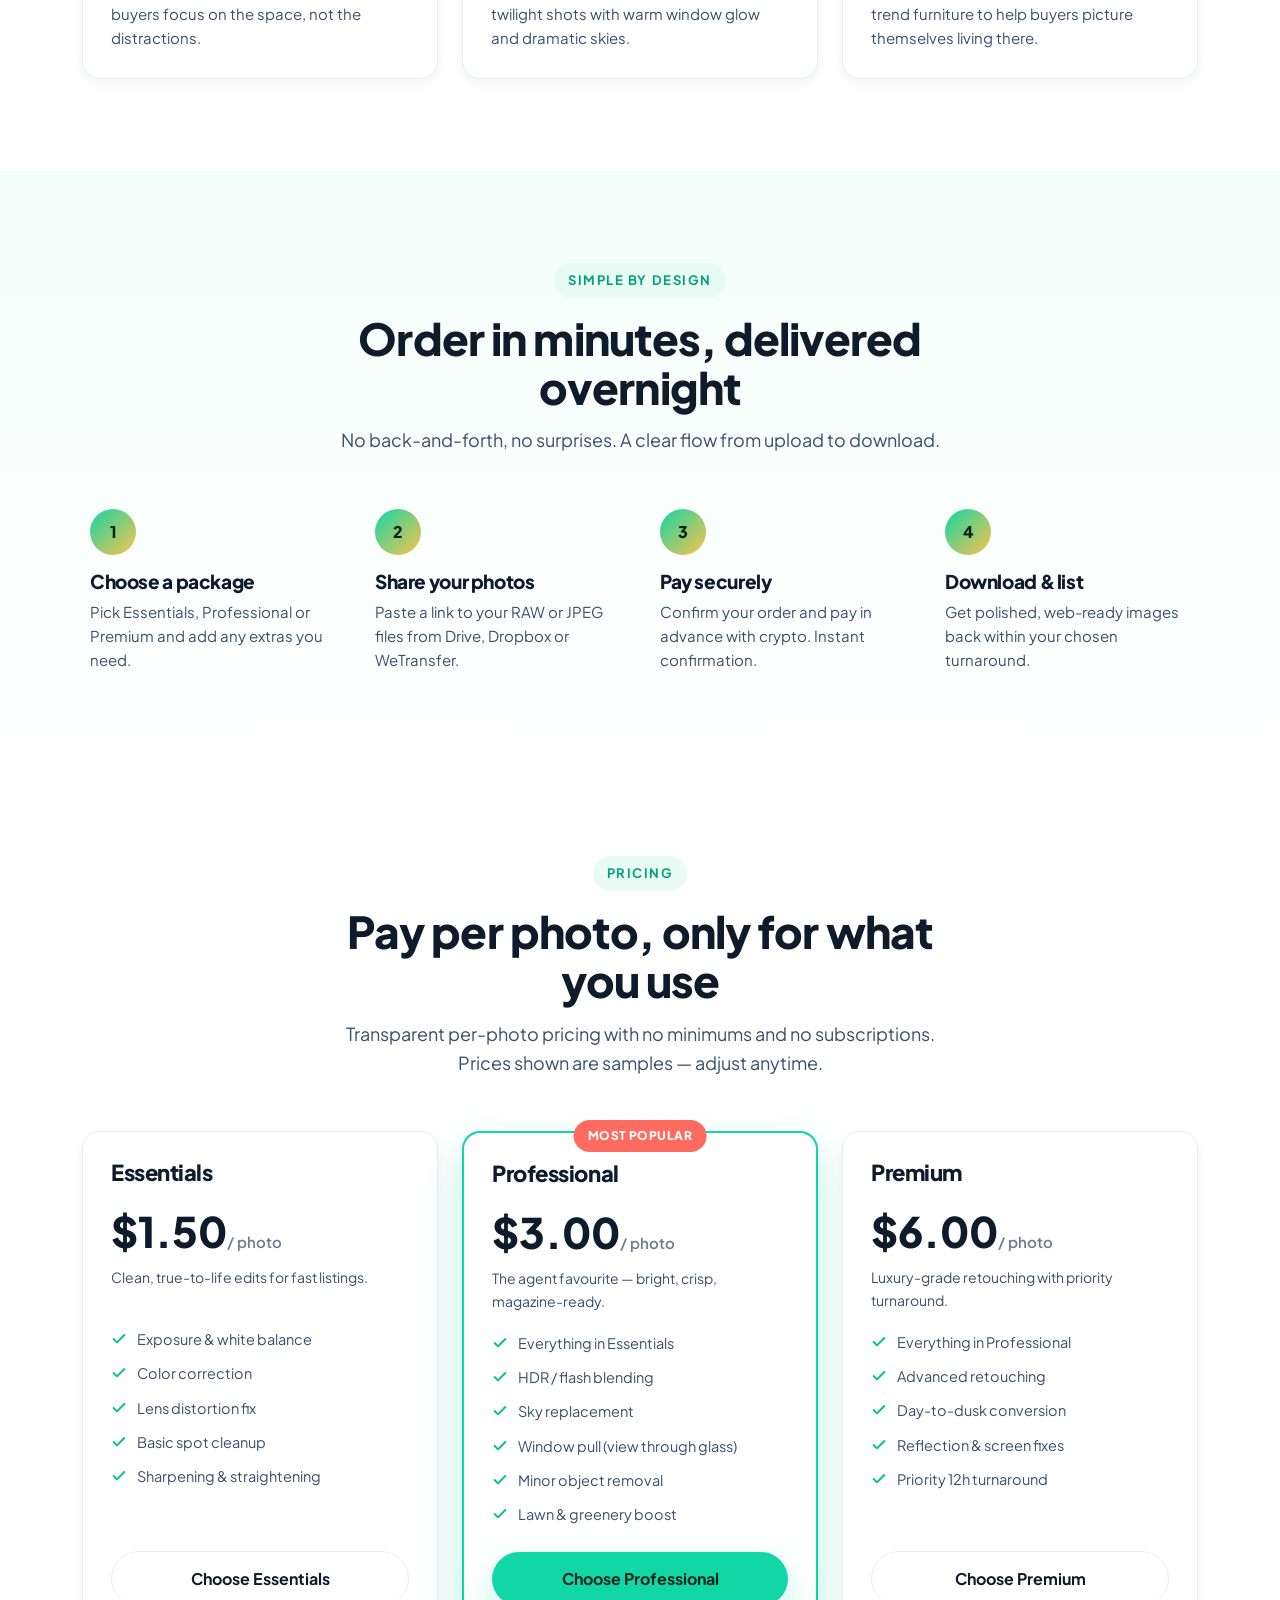
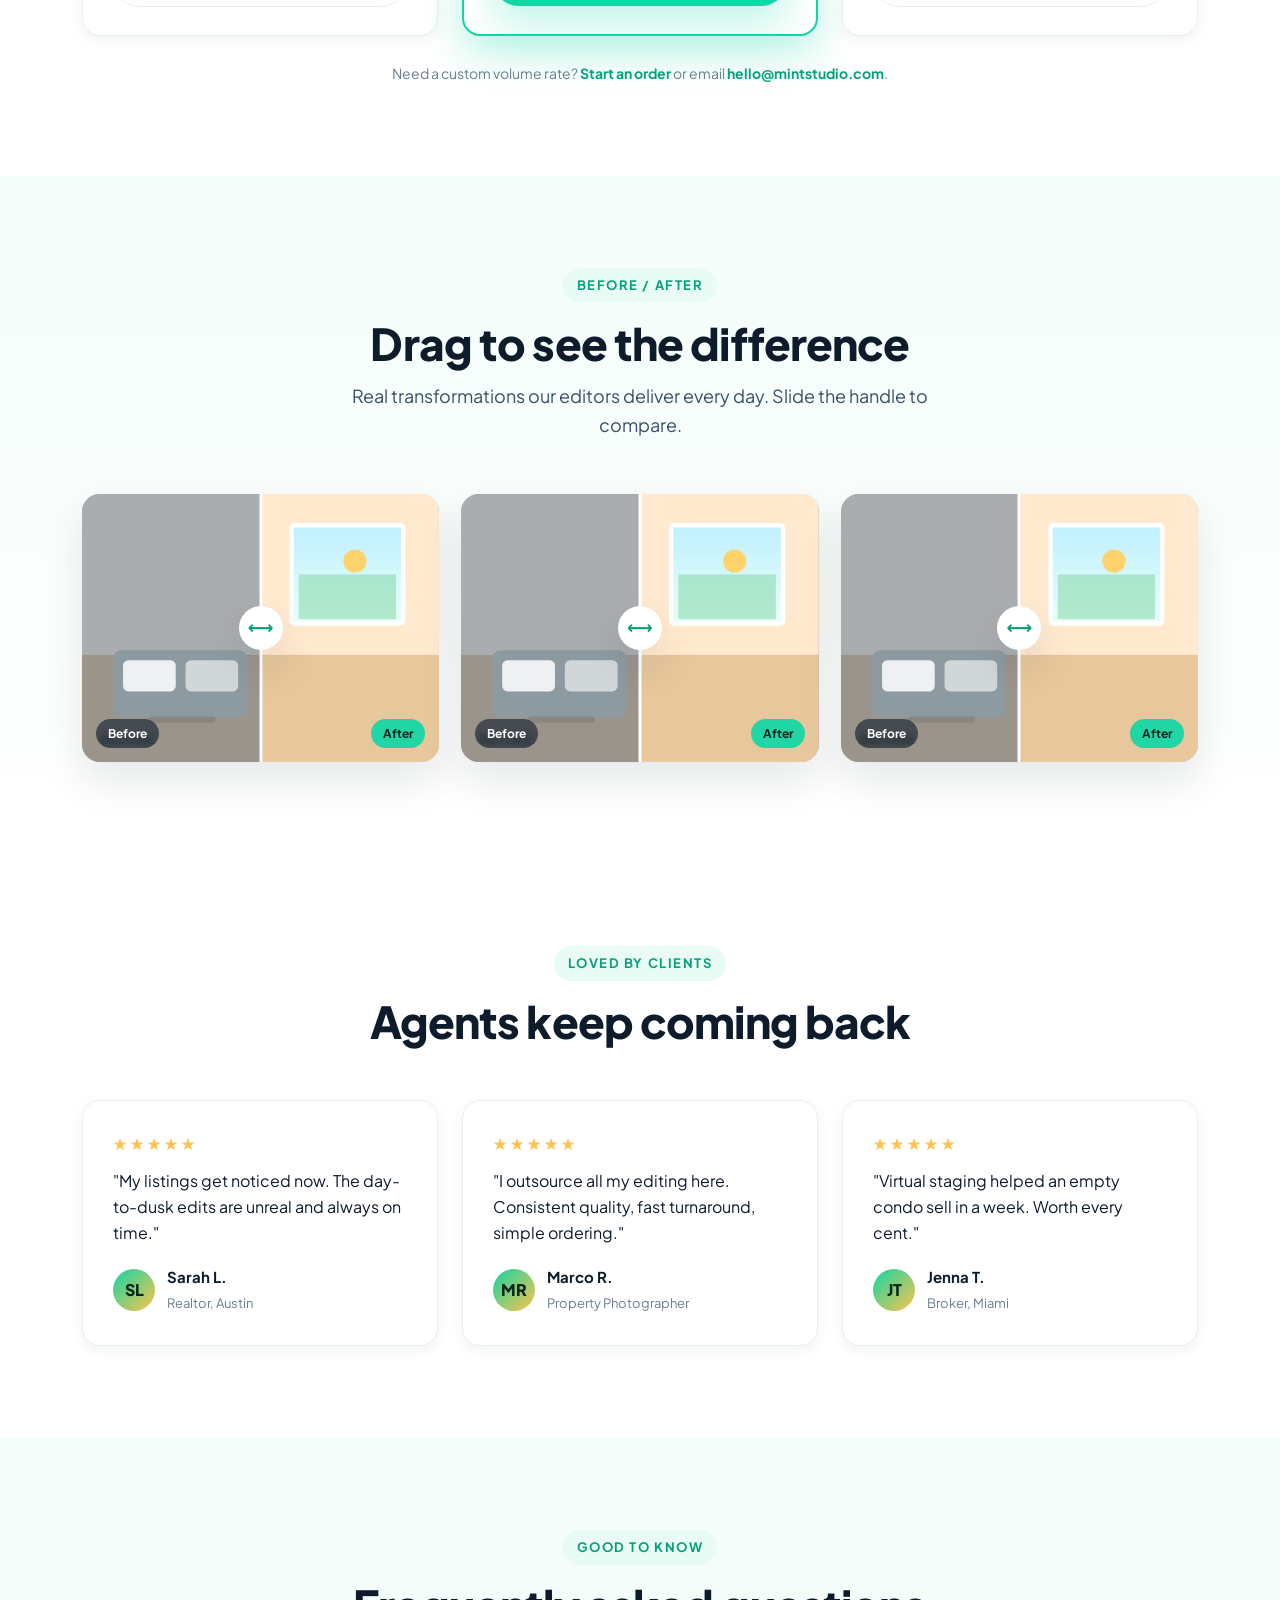
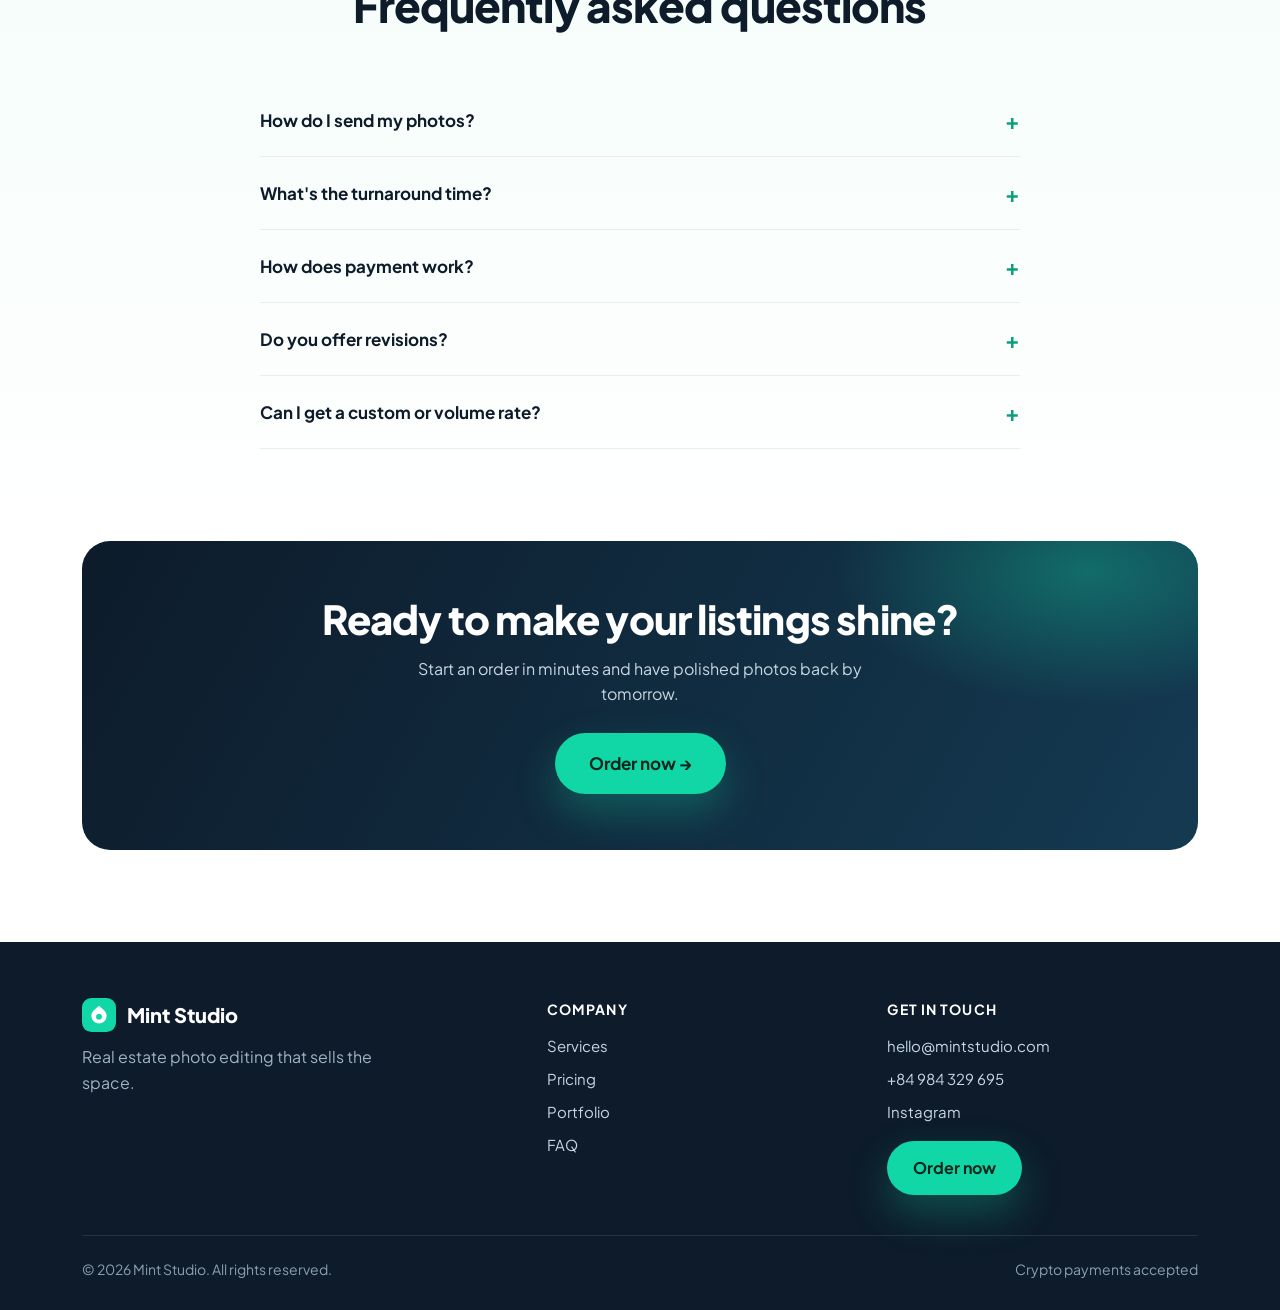
==== commit d298eb5b: "Landing page: describe crypto payment instead of Stripe" ====
--- a/index.html
+++ b/index.html
@@ -63,7 +63,7 @@
 <div class="trustbar">
   <div class="container">
     <p>WORKS WITH THE TOOLS YOU ALREADY USE</p>
-    <div class="logos"><span>Dropbox</span><span>Google&nbsp;Drive</span><span>WeTransfer</span><span>Matterport</span><span>Stripe</span></div>
+    <div class="logos"><span>Dropbox</span><span>Google&nbsp;Drive</span><span>WeTransfer</span><span>Matterport</span><span>Crypto</span></div>
   </div>
 </div>
 
@@ -95,7 +95,7 @@
     <div class="grid grid-4 steps">
       <div class="step reveal"><div class="num">1</div><h3>Choose a package</h3><p>Pick Essentials, Professional or Premium and add any extras you need.</p></div>
       <div class="step reveal"><div class="num">2</div><h3>Share your photos</h3><p>Paste a link to your RAW or JPEG files from Drive, Dropbox or WeTransfer.</p></div>
-      <div class="step reveal"><div class="num">3</div><h3>Pay securely</h3><p>Confirm your order and pay in advance with card via Stripe. Instant confirmation.</p></div>
+      <div class="step reveal"><div class="num">3</div><h3>Pay securely</h3><p>Confirm your order and pay in advance with crypto. Instant confirmation.</p></div>
       <div class="step reveal"><div class="num">4</div><h3>Download &amp; list</h3><p>Get polished, web-ready images back within your chosen turnaround.</p></div>
     </div>
   </div>
@@ -151,7 +151,7 @@
     <div class="faq reveal">
       <div class="faq-item"><button class="faq-q">How do I send my photos? <span class="pm">+</span></button><div class="faq-a"><p>After you place your order, paste a shared link to your files (Google Drive, Dropbox or WeTransfer) in the order form. We support RAW and JPEG, including bracketed/HDR sets.</p></div></div>
       <div class="faq-item"><button class="faq-q">What's the turnaround time? <span class="pm">+</span></button><div class="faq-a"><p>Standard delivery is within <strong data-mint="turnaround">24 hours</strong>. Need it faster? Add the Rush option at checkout for priority 12-hour delivery.</p></div></div>
-      <div class="faq-item"><button class="faq-q">How does payment work? <span class="pm">+</span></button><div class="faq-a"><p>You pay in advance by card through Stripe — secure, encrypted and instant. You'll get an email confirmation as soon as the payment goes through.</p></div></div>
+      <div class="faq-item"><button class="faq-q">How does payment work? <span class="pm">+</span></button><div class="faq-a"><p>You pay in advance in crypto — USDT (TRC20/BEP20), USDC, BTC, ETH and more. Prices are quoted in USD; pick your coin and network at checkout and we start as soon as the payment confirms on-chain.</p></div></div>
       <div class="faq-item"><button class="faq-q">Do you offer revisions? <span class="pm">+</span></button><div class="faq-a"><p>Yes. If something isn't quite right, reply to your delivery email and we'll revise it free of charge.</p></div></div>
       <div class="faq-item"><button class="faq-q">Can I get a custom or volume rate? <span class="pm">+</span></button><div class="faq-a"><p>Absolutely. For high volumes or recurring work, email <a data-mint="email" href="#" style="color:var(--mint-700);font-weight:700">us</a> and we'll set up a custom rate.</p></div></div>
     </div>
@@ -192,7 +192,7 @@
     </div>
     <div class="footer-bottom">
       <span>© <span data-mint="year">2026</span> <span data-mint="name">Mint Studio</span>. All rights reserved.</span>
-      <span>Secure payments by Stripe</span>
+      <span>Crypto payments accepted</span>
     </div>
   </div>
 </footer>
--- a/css/style.css
+++ b/css/style.css
@@ -205,10 +205,12 @@
 
 /* ---------- CTA band ---------- */
 .cta-band { background: linear-gradient(120deg, var(--ink), #143a52); color: #fff; border-radius: 28px; padding: 56px; text-align: center; position: relative; overflow: hidden; }
-.cta-band::after { content:""; position:absolute; inset:0; background: radial-gradient(420px 220px at 90% 10%, rgba(17,214,165,.35), transparent 60%); }
-.cta-band h2 { font-size: clamp(28px,4vw,40px); position: relative; }
-.cta-band p { color: #c7d6e3; margin: 14px auto 26px; max-width: 520px; position: relative; }
-.cta-band .btn { position: relative; }
+/* pointer-events:none is essential — this overlay sits on top of the
+   button and would otherwise swallow every click on it. */
+.cta-band::after { content:""; position:absolute; inset:0; background: radial-gradient(420px 220px at 90% 10%, rgba(17,214,165,.35), transparent 60%); pointer-events: none; }
+.cta-band h2 { font-size: clamp(28px,4vw,40px); position: relative; z-index: 1; }
+.cta-band p { color: #c7d6e3; margin: 14px auto 26px; max-width: 520px; position: relative; z-index: 1; }
+.cta-band .btn { position: relative; z-index: 1; }
 
 /* ---------- Footer ---------- */
 .site-footer { background: var(--ink); color: #c7d6e3; padding: 56px 0 30px; }
@@ -217,6 +219,13 @@
 .site-footer h4 { color: #fff; font-size: 14px; letter-spacing: .08em; text-transform: uppercase; margin-bottom: 14px; }
 .site-footer a { color: #c7d6e3; display: block; margin-bottom: 9px; font-size: 15px; }
 .site-footer a:hover { color: var(--mint); }
+/* Buttons inside the footer keep their own colours (must beat .site-footer a) */
+.site-footer a.btn { display: inline-flex; margin-bottom: 0; font-size: 16px; }
+.site-footer a.btn-primary,
+.site-footer a.btn-primary:hover { color: #04241c; }
+.site-footer a.btn-primary:hover { background: var(--mint-600); }
+.site-footer a.btn-ghost,
+.site-footer a.btn-ghost:hover { color: var(--ink); }
 .footer-bottom { border-top: 1px solid rgba(255,255,255,.1); margin-top: 40px; padding-top: 22px; display: flex; justify-content: space-between; gap: 14px; flex-wrap: wrap; font-size: 14px; color: #8aa0b3; }
 
 /* =============================================================
@@ -297,6 +306,43 @@
 .page-hero h1 { font-size: clamp(30px,4.4vw,48px); margin: 14px 0 10px; }
 .page-hero p { color: var(--ink-soft); font-size: 18px; max-width: 560px; }
 
+/* ---------- Floating support widget (bottom-right) ---------- */
+.support { position: fixed; right: 20px; bottom: 20px; z-index: 90; display: flex; flex-direction: column; align-items: flex-end; gap: 12px; }
+.support-panel {
+  width: 272px; background: #fff; border: 1px solid var(--line); border-radius: 18px;
+  box-shadow: var(--shadow); overflow: hidden;
+  opacity: 0; transform: translateY(12px) scale(.96); transform-origin: bottom right;
+  pointer-events: none; transition: opacity .2s ease, transform .2s ease;
+}
+.support.open .support-panel { opacity: 1; transform: none; pointer-events: auto; }
+.support-head { background: linear-gradient(120deg, var(--ink), #143a52); color: #fff; padding: 16px 18px; }
+.support-head b { display: block; font-size: 15px; }
+.support-head span { font-size: 12.5px; color: #a9c2d4; }
+.support-list { padding: 8px; display: grid; gap: 2px; }
+.support-item {
+  display: flex; align-items: center; gap: 11px; padding: 10px 11px; border-radius: 12px;
+  font-size: 14.5px; font-weight: 700; color: var(--ink); cursor: pointer;
+  background: none; border: 0; font-family: inherit; text-align: left; width: 100%;
+  transition: background .15s;
+}
+.support-item:hover { background: var(--mint-tint-2); }
+.support-item .si { width: 34px; height: 34px; border-radius: 10px; display: grid; place-items: center; flex: 0 0 auto; color: #fff; }
+.support-item small { display: block; font-weight: 500; font-size: 12px; color: var(--muted); }
+.support-note { padding: 2px 14px 14px; font-size: 11.5px; color: var(--muted); text-align: center; }
+.support-fab {
+  width: 56px; height: 56px; border-radius: 50%; border: 0; cursor: pointer;
+  background: var(--mint); color: #04241c; box-shadow: var(--shadow-mint);
+  display: grid; place-items: center; transition: transform .18s ease, background .18s ease;
+}
+.support-fab:hover { background: var(--mint-600); transform: translateY(-2px) scale(1.04); }
+.support-fab .ic-close { display: none; }
+.support.open .support-fab .ic-chat { display: none; }
+.support.open .support-fab .ic-close { display: block; }
+@media (max-width: 520px) {
+  .support { right: 14px; bottom: 14px; }
+  .support-panel { width: calc(100vw - 28px); max-width: 300px; }
+}
+
 /* ---------- Reveal animation ---------- */
 .reveal { opacity: 0; transform: translateY(24px); transition: opacity .6s ease, transform .6s ease; }
 .reveal.in { opacity: 1; transform: none; }
